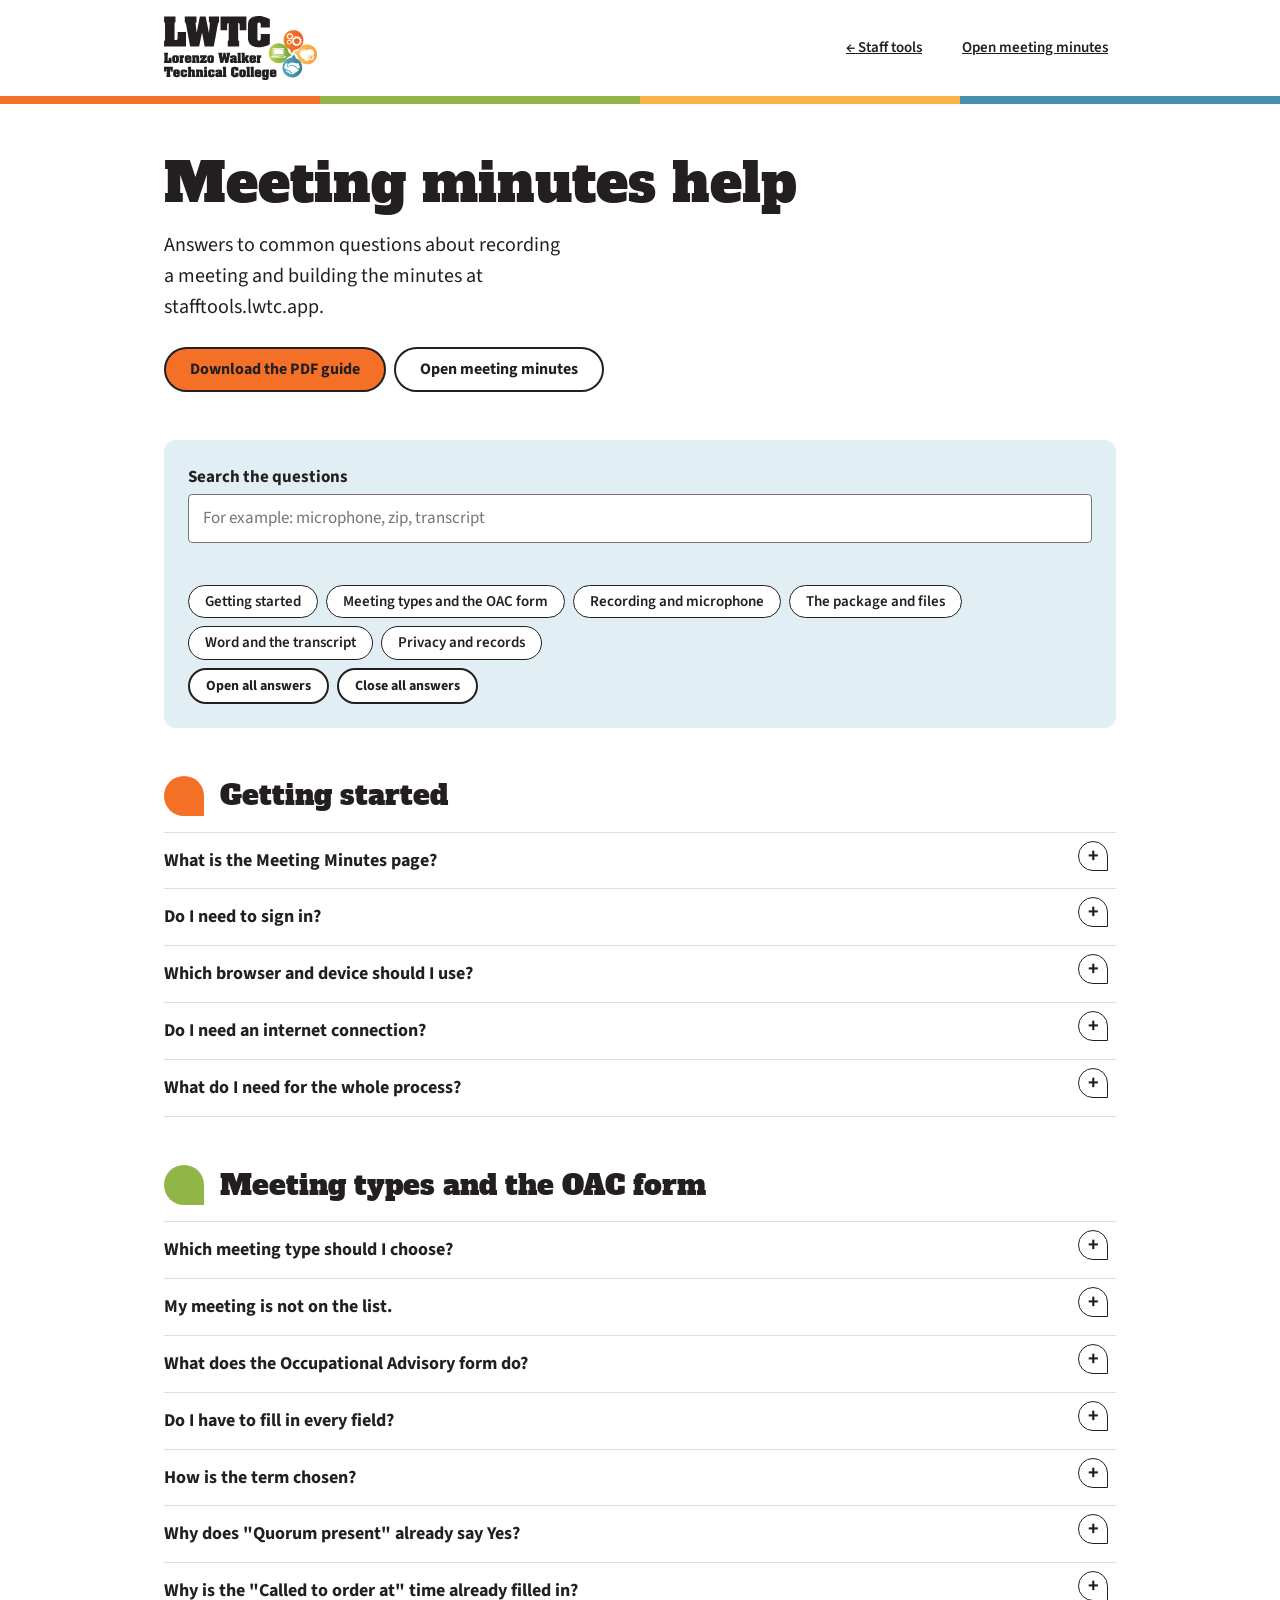
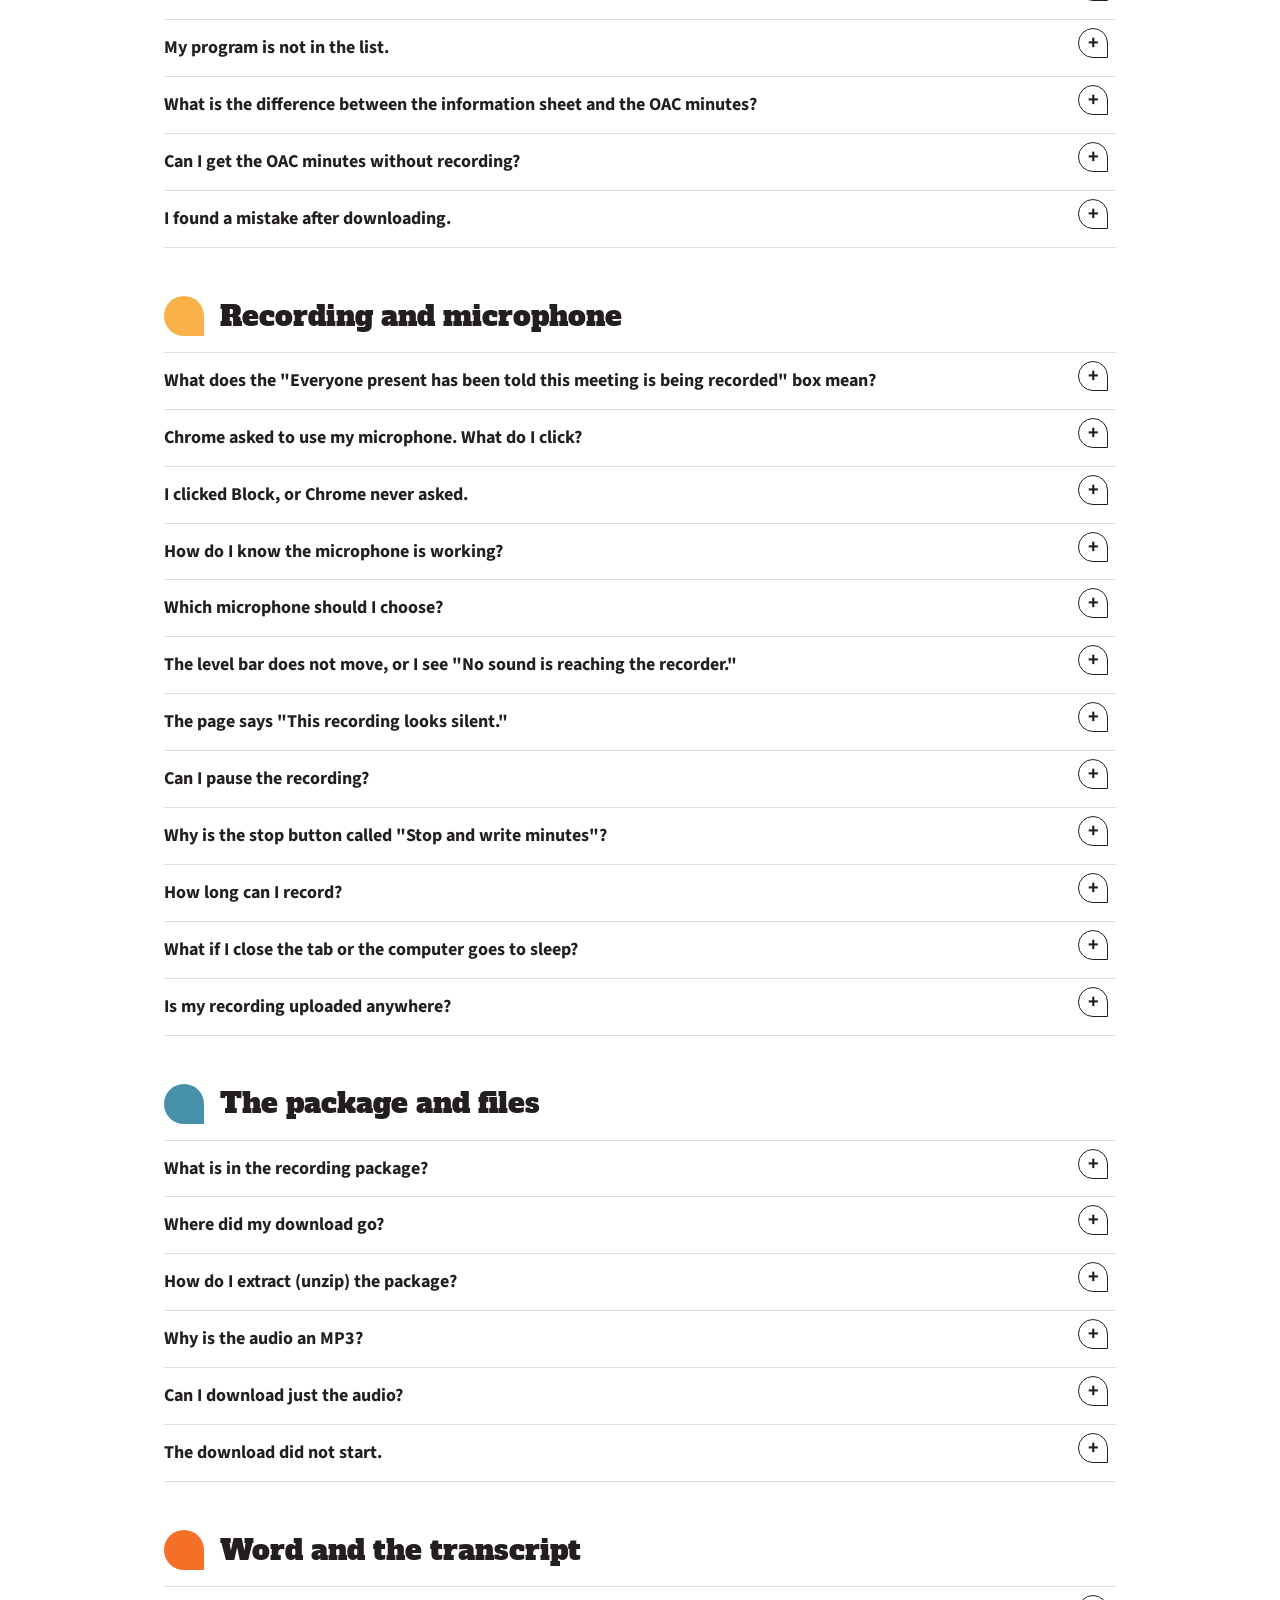
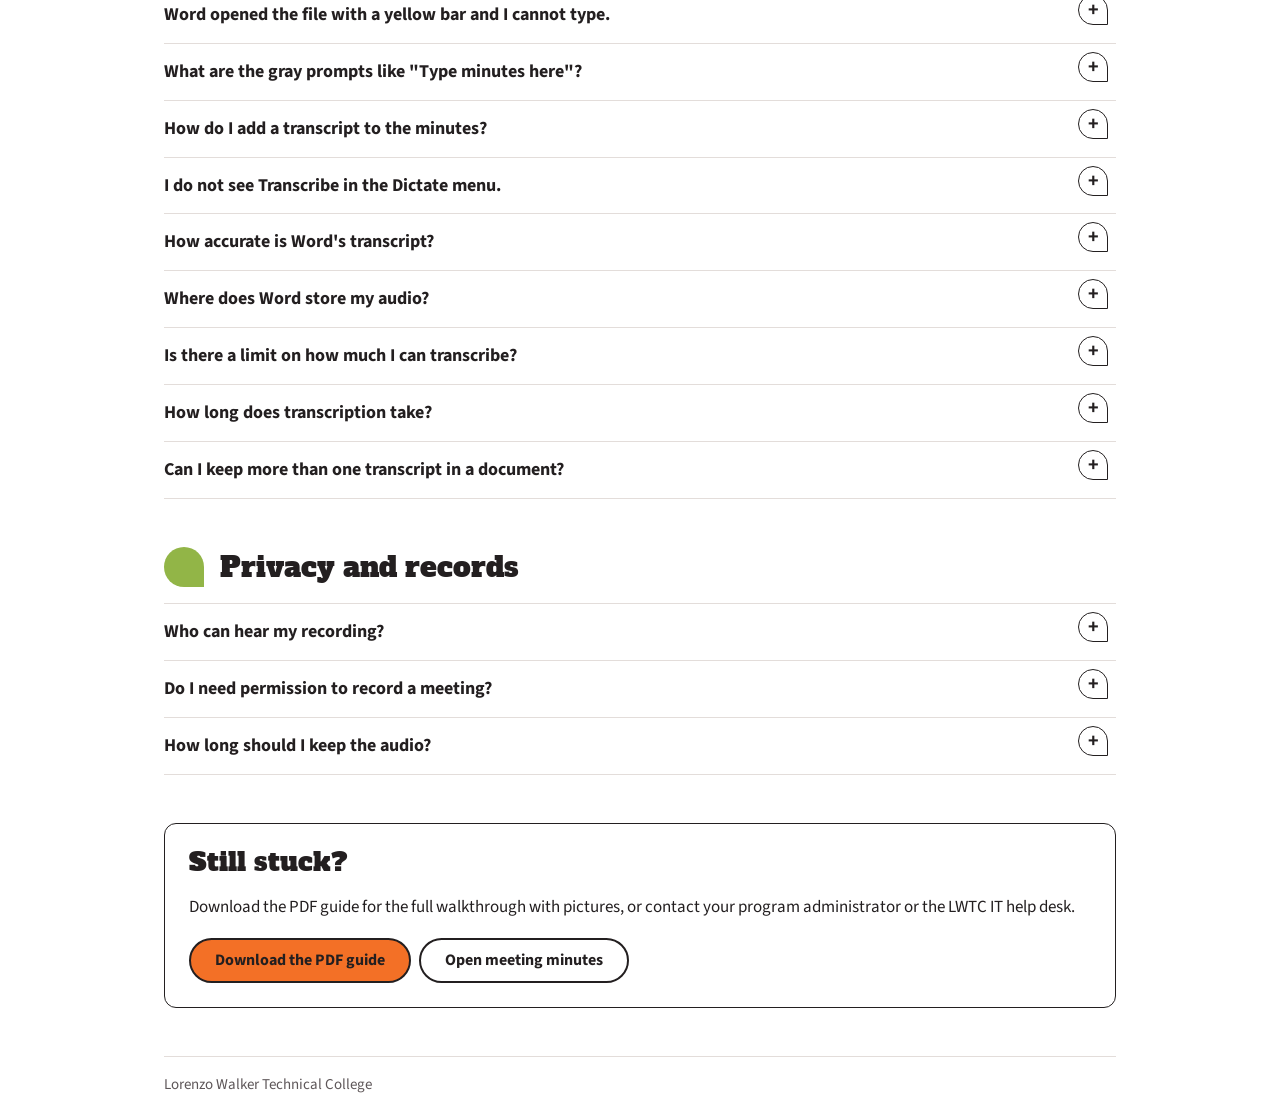
==== help/index.html @ 11615cff "Add files via upload" ====
<!DOCTYPE html>
<html lang="en">
<head>
<meta charset="UTF-8">
<meta name="viewport" content="width=device-width, initial-scale=1">
<title>LWTC | Meeting minutes help and FAQ</title>
<link rel="icon" type="image/svg+xml" href="../assets/logos/svg/lwtc-icon-cluster.svg">
<link rel="preconnect" href="https://fonts.googleapis.com">
<link rel="preconnect" href="https://fonts.gstatic.com" crossorigin>
<link href="https://fonts.googleapis.com/css2?family=Alfa+Slab+One&family=Source+Sans+3:wght@400;600;700&display=swap" rel="stylesheet">
<style>
@font-face { font-family: "LWTC Display"; src: local("NeueAachenPro-Bold"), local("ITC Neue Aachen Pro Bold"), local("Neue Aachen Pro Bold"); font-weight: 700; }
:root {
  --ink: #231F20; --white: #FFFFFF;
  --orange: #F37026; --orange-deep: #F05A2B; --green: #92B547; --gold: #FBB14A; --blue: #4691A9; --blue-deep: #3A7B96;
  --orange-tint: #FDEADD; --green-tint: #EEF4DB; --gold-tint: #FEF0D9; --blue-tint: #E1EEF3;
  --muted: #5E5759; --line: #E3DDDA; --field: #7A7274;
  --s1: 4px; --s2: 8px; --s3: 16px; --s4: 24px; --s5: 48px; --r1: 4px; --r2: 12px; --r3: 48px;
  --font-display: "LWTC Display", "Alfa Slab One", "Clarendon Black", Rockwell, "Roboto Slab", Georgia, serif;
  --font-text: "Source Sans 3", system-ui, -apple-system, "Segoe UI", sans-serif;
}
* { box-sizing: border-box; }
[hidden] { display: none !important; }
body { margin: 0; background: var(--white); color: var(--ink); font-family: var(--font-text); font-size: 17px; line-height: 1.55; }
h1, h2, h3 { font-family: var(--font-display); font-weight: 400; font-synthesis: none; line-height: 1.15; margin: 0; }
a { color: inherit; }
:focus-visible { outline: 3px solid var(--blue-deep); outline-offset: 3px; }

.bar { display: flex; align-items: center; justify-content: space-between; gap: var(--s4); max-width: 1000px; margin: 0 auto; padding: var(--s3) var(--s4); }
.bar img { height: 64px; width: auto; display: block; }
.bar nav { display: flex; gap: var(--s4); flex-wrap: wrap; font-weight: 600; font-size: 15px; }
.bar nav a { padding: var(--s1) var(--s2); border-radius: var(--r1); }
.bar nav a:hover { background: var(--gold-tint); }
.hue-band { height: 8px; background: linear-gradient(90deg, var(--orange) 0 25%, var(--green) 25% 50%, var(--gold) 50% 75%, var(--blue) 75% 100%); }
main { max-width: 1000px; margin: 0 auto; padding: var(--s5) var(--s4); }

.hero h1 { font-size: clamp(34px, 6vw, 54px); margin-bottom: var(--s3); }
.lede { font-size: 20px; max-width: 40ch; margin: 0 0 var(--s4); }
.btn { display: inline-flex; align-items: center; justify-content: center; min-height: 44px; padding: 8px 24px; border: 2px solid var(--ink); border-radius: var(--r3); background: var(--white); color: var(--ink); font-weight: 700; text-decoration: none; cursor: pointer; font-size: 16px; font-family: inherit; }
.btn:hover { background: var(--gold-tint); }
.btn-primary { background: var(--orange); }
.btn-primary:hover { background: var(--orange-deep); }
.btn-row { display: flex; flex-wrap: wrap; gap: var(--s2); }

.tools { margin: var(--s5) 0 var(--s4); padding: var(--s4); background: var(--blue-tint); border-radius: var(--r2); }
.search label { display: block; font-weight: 700; margin-bottom: var(--s1); }
.search input { width: 100%; min-height: 48px; padding: 10px 14px; font: inherit; border: 1.5px solid var(--field); border-radius: var(--r1); background: var(--white); }
.search .count { margin: var(--s1) 0 0; font-size: 15px; color: var(--muted); min-height: 1.5em; }
.jump { display: flex; flex-wrap: wrap; gap: var(--s2); margin: var(--s3) 0 var(--s2); padding: 0; list-style: none; }
.jump a { display: inline-block; padding: 4px 16px; border: 1.5px solid var(--ink); border-radius: var(--r3); background: var(--white); font-weight: 600; font-size: 15px; text-decoration: none; }
.jump a:hover { background: var(--gold-tint); }
.expand { display: flex; gap: var(--s2); flex-wrap: wrap; margin-top: var(--s2); }
.expand button { min-height: 36px; padding: 4px 16px; font-size: 14px; }

.group { margin-top: var(--s5); scroll-margin-top: var(--s4); }
.group-head { display: flex; align-items: center; gap: var(--s3); margin-bottom: var(--s3); }
.bubble { flex: none; width: 40px; height: 40px; background: var(--c); border-radius: 50% 50% 0 50%; }
.group h2 { font-size: 28px; }
details.qa { border-top: 1px solid var(--line); scroll-margin-top: var(--s4); }
details.qa:last-of-type { border-bottom: 1px solid var(--line); }
details.qa summary { cursor: pointer; list-style: none; padding: 14px 40px 14px 0; font-weight: 700; font-size: 18px; position: relative; }
details.qa summary::-webkit-details-marker { display: none; }
details.qa summary::after { content: "+"; position: absolute; right: 8px; top: 8px; width: 28px; height: 28px; display: grid; place-items: center; border: 1.5px solid var(--ink); border-radius: 50% 50% 0 50%; font-size: 20px; line-height: 1; background: var(--white); }
details.qa[open] summary::after { content: "\2212"; background: var(--gold); }
details.qa summary:hover { background: var(--gold-tint); }
.answer { padding: 0 0 var(--s3); max-width: 72ch; }
.answer p { margin: 0 0 var(--s2); }
.answer ul, .answer ol { margin: 0 0 var(--s2); padding-left: 1.4em; }
.answer li { margin-bottom: 4px; }
.answer figure { margin: var(--s3) 0; max-width: 460px; }
.answer figure img { display: block; width: 100%; height: auto; border: 1px solid var(--line); border-radius: var(--r1); }
.answer figcaption { font-size: 14px; color: var(--muted); margin-top: 4px; }
.kbd { font-weight: 600; font-size: 15px; background: #F1EDEA; border: 1px solid #D9D2CE; border-radius: 4px; padding: 0 5px; white-space: nowrap; }
.note { background: var(--gold-tint); border-radius: var(--r2); padding: var(--s2) var(--s3); margin: var(--s2) 0; }
.none { margin-top: var(--s4); padding: var(--s4); background: var(--orange-tint); border-radius: var(--r2); }

.still { margin-top: var(--s5); padding: var(--s4); border: 1.5px solid var(--ink); border-radius: var(--r2); }
.still h2 { font-size: 26px; margin-bottom: var(--s2); }
footer { max-width: 1000px; margin: 0 auto; padding: 0 var(--s4) var(--s4); color: var(--muted); font-size: 15px; }
footer div { border-top: 1px solid var(--line); padding-top: var(--s3); }
@media (max-width: 640px) { main { padding: var(--s4) var(--s3); } .bar { padding: var(--s3); } .bar img { height: 52px; } .tools { padding: var(--s3); } }
@media print { .tools, .bar nav, .expand { display: none !important; } details.qa .answer { display: block !important; } }
</style>
</head>
<body>

<header>
  <div class="bar">
    <a href="../index.html"><img src="../assets/logos/svg/lwtc-logo.svg" alt="Lorenzo Walker Technical College" onerror="this.onerror=null;this.src='../assets/logos/png/lwtc-logo.png'"></a>
    <nav aria-label="Site"><a href="../index.html">&larr; Staff tools</a><a href="../meeting/index.html">Open meeting minutes</a></nav>
  </div>
  <div class="hue-band" aria-hidden="true"></div>
</header>

<main>
  <section class="hero" aria-labelledby="title">
    <h1 id="title">Meeting minutes help</h1>
    <p class="lede">Answers to common questions about recording a meeting and building the minutes at stafftools.lwtc.app.</p>
    <div class="btn-row">
      <a class="btn btn-primary" href="LWTC-Meeting-Minutes-Staff-Guide.pdf" download>Download the PDF guide</a>
      <a class="btn" href="../meeting/index.html">Open meeting minutes</a>
    </div>
  </section>

  <section class="tools" aria-label="Find an answer">
    <div class="search">
      <label for="q">Search the questions</label>
      <input id="q" type="search" placeholder="For example: microphone, zip, transcript" autocomplete="off">
      <p class="count" id="count" role="status" aria-live="polite"></p>
    </div>
    <ul class="jump" aria-label="Jump to a topic">
      <li><a href="#start">Getting started</a></li>
      <li><a href="#types">Meeting types and the OAC form</a></li>
      <li><a href="#record">Recording and microphone</a></li>
      <li><a href="#files">The package and files</a></li>
      <li><a href="#word">Word and the transcript</a></li>
      <li><a href="#privacy">Privacy and records</a></li>
    </ul>
    <div class="expand">
      <button class="btn" type="button" id="openAll">Open all answers</button>
      <button class="btn" type="button" id="closeAll">Close all answers</button>
    </div>
  </section>

  <p id="noMatch" class="none" hidden>No questions match that search. Try a shorter word, or download the PDF guide for the full walkthrough.</p>

  <!-- ================= GETTING STARTED ================= -->
  <section class="group" id="start" aria-labelledby="h-start">
    <div class="group-head"><span class="bubble" style="--c:var(--orange)" aria-hidden="true"></span><h2 id="h-start">Getting started</h2></div>

    <details class="qa" id="q-what"><summary>What is the Meeting Minutes page?</summary><div class="answer">
      <p>It is a tool at <b>stafftools.lwtc.app</b> that records a meeting through your web browser. When you finish, you download one .zip file with the audio and a meeting information sheet on LWTC letterhead. For an Occupational Advisory meeting, the package also holds the official OAC minutes, filled in from the details you entered.</p>
    </div></details>

    <details class="qa" id="q-signin"><summary>Do I need to sign in?</summary><div class="answer">
      <p>No. A staff sign-in page is coming. Until then, the site is open to anyone who has the link, so share it only with colleagues.</p>
      <p>The page also shows an optional <b>AI engine</b> sign-in that can draft minutes from a recording. You do not need it, and it may not be connected yet. Recording and downloading work without it.</p>
    </div></details>

    <details class="qa" id="q-browser"><summary>Which browser and device should I use?</summary><div class="answer">
      <p>Use <b>Google Chrome</b> on a laptop or desktop computer. Microsoft Edge uses the same technology and should work the same way. The page has not been tested in other browsers, and a phone or tablet is not recommended.</p>
    </div></details>

    <details class="qa" id="q-internet"><summary>Do I need an internet connection?</summary><div class="answer">
      <p>Yes, to open the page and to download the package, because the page loads a few tools from the internet. The recording itself is made inside your browser on your computer.</p>
    </div></details>

    <details class="qa" id="q-need"><summary>What do I need for the whole process?</summary><div class="answer">
      <ul>
        <li>A computer with Chrome and a microphone (built in, a headset, or a room microphone).</li>
        <li>About 10 minutes before the meeting to fill in the details and test the microphone.</li>
        <li>Microsoft Word with your LWTC Microsoft 365 account, to open the minutes and to add a transcript.</li>
      </ul>
    </div></details>
  </section>

  <!-- ================= MEETING TYPES ================= -->
  <section class="group" id="types" aria-labelledby="h-types">
    <div class="group-head"><span class="bubble" style="--c:var(--green)" aria-hidden="true"></span><h2 id="h-types">Meeting types and the OAC form</h2></div>

    <details class="qa" id="q-which-type"><summary>Which meeting type should I choose?</summary><div class="answer">
      <p>Pick the closest match from the <b>Meeting type</b> menu: Advisory Board Meeting, Faculty Senate, Department Review, Curriculum Committee, Occupational Advisory Meeting, Accreditation Planning, Professional Development, or Other. Every type gives you the audio and a meeting information sheet. Only <b>Occupational Advisory Meeting</b> also fills in the OAC minutes template.</p>
      <figure><img src="img/s2_details.png" alt="The Meeting details form with the Meeting type menu, date, start time, location, and Prepared by." loading="lazy"><figcaption>The Meeting details form, in the left column of the page.</figcaption></figure>
    </div></details>

    <details class="qa" id="q-other"><summary>My meeting is not on the list.</summary><div class="answer">
      <p>Choose <b>Other</b>. A box called <b>Describe the meeting</b> appears. Type a short name, such as "Welding program industry roundtable". The name is used in the Word documents and in the file names.</p>
    </div></details>

    <details class="qa" id="q-oac"><summary>What does the Occupational Advisory form do?</summary><div class="answer">
      <p>When you choose <b>Occupational Advisory Meeting</b>, an orange box opens with the same questions as the OAC Meeting Minutes template. Choose the <b>Program</b>, check the <b>Term</b>, then open each section by clicking its name and fill in what you know. The page places your answers into the official template, including the program name everywhere the template says "Program."</p>
      <figure><img src="img/s4_oac_block.png" alt="The Occupational Advisory Committee details box with Program, Term, and six collapsed sections." loading="lazy"><figcaption>The OAC box: choose the program, check the term, then open a section.</figcaption></figure>
    </div></details>

    <details class="qa" id="q-fill-all"><summary>Do I have to fill in every field?</summary><div class="answer">
      <p>No. Fill in what you know, during the meeting or afterward. Anything you leave blank stays in the Word document as a gray prompt, such as "Type minutes here" or "Choose an item," so you can complete it there. The page never guesses.</p>
    </div></details>

    <details class="qa" id="q-term"><summary>How is the term chosen?</summary><div class="answer">
      <p>It is set from the meeting date: <b>Spring</b> runs January to May, <b>Summer</b> runs June 1 to August 15, and <b>Fall</b> runs August 16 to December. You can change the Term box if it is wrong. The term also fills in the document title, the previous and next terms, and the academic year in the Program Status heading.</p>
    </div></details>

    <details class="qa" id="q-quorum"><summary>Why does "Quorum present" already say Yes?</summary><div class="answer">
      <p>It switches to Yes when you list three or more members present, since a quorum needs at least three members and one can be virtual. You can change it to No or clear it at any time.</p>
    </div></details>

    <details class="qa" id="q-calltime"><summary>Why is the "Called to order at" time already filled in?</summary><div class="answer">
      <p>It starts as your meeting start time. Change it to the time you actually called the meeting to order. The next-meeting box starts as the next term with "date TBD," and "Minutes submitted by" starts as the name in <b>Prepared by</b>.</p>
    </div></details>

    <details class="qa" id="q-program-missing"><summary>My program is not in the list.</summary><div class="answer">
      <p>Tell your administrator. The program list is kept in the page, and a program can be added.</p>
    </div></details>

    <details class="qa" id="q-two-docs"><summary>What is the difference between the information sheet and the OAC minutes?</summary><div class="answer">
      <p>The <b>meeting information sheet</b> records the audio file, date, location, and who prepared it, on LWTC letterhead. The <b>OAC minutes</b> are the official template, with the LWTC header and agenda table, filled in with your program, term, names, and notes.</p>
    </div></details>

    <details class="qa" id="q-no-recording"><summary>Can I get the OAC minutes without recording?</summary><div class="answer">
      <p>Yes. Once a program is chosen, click <b>Download OAC minutes (.docx)</b> in the Export section at any time, even before the meeting.</p>
    </div></details>

    <details class="qa" id="q-change-after"><summary>I found a mistake after downloading.</summary><div class="answer">
      <p>Fix it in the form and download again, or correct the text in Word. The documents use the form as it was at the moment you clicked download.</p>
    </div></details>
  </section>

  <!-- ================= RECORDING ================= -->
  <section class="group" id="record" aria-labelledby="h-record">
    <div class="group-head"><span class="bubble" style="--c:var(--gold)" aria-hidden="true"></span><h2 id="h-record">Recording and microphone</h2></div>

    <details class="qa" id="q-consent"><summary>What does the "Everyone present has been told this meeting is being recorded" box mean?</summary><div class="answer">
      <p>Tell everyone present that the meeting is being recorded, then check the box. The page will not start recording until it is checked. Follow LWTC policy on recording meetings, and ask your administrator if you are unsure what applies to your meeting.</p>
    </div></details>

    <details class="qa" id="q-allow"><summary>Chrome asked to use my microphone. What do I click?</summary><div class="answer">
      <p>Click <b>Allow</b>. If you see "Allow while visiting the site," choose that. The box appears the first time you check the microphone or start recording.</p>
    </div></details>

    <details class="qa" id="q-blocked"><summary>I clicked Block, or Chrome never asked.</summary><div class="answer">
      <ol>
        <li>Click the icon at the left end of Chrome's address bar (a lock or a settings-sliders icon) and open <b>Site settings</b>.</li>
        <li>Set <b>Microphone</b> to <b>Allow</b>, then reload the page.</li>
      </ol>
      <p>You can also go to Chrome Settings &rarr; Privacy and security &rarr; Site settings &rarr; Microphone.</p>
      <p>If Chrome is allowed but there is still no sound, your computer may be blocking it. On Windows, open Settings &rarr; Privacy &amp; security &rarr; Microphone and turn on microphone access and "Let desktop apps access your microphone." On a Mac, open System Settings &rarr; Privacy &amp; Security &rarr; Microphone and turn on Google Chrome.</p>
    </div></details>

    <details class="qa" id="q-working"><summary>How do I know the microphone is working?</summary><div class="answer">
      <p>Click <b>Check microphone</b> and say "testing, one, two, three." A <b>green</b> box that says "The microphone is working" means you are ready. An <b>orange</b> box means no sound was heard and lists what to check. While recording, the green level bar moves when sound is picked up.</p>
      <figure><img src="img/s5_record_ready.png" alt="The Record section showing the consent box, microphone menu, a green successful check, and the Start recording button." loading="lazy"><figcaption>A successful microphone check. Your device name will differ.</figcaption></figure>
    </div></details>

    <details class="qa" id="q-which-mic"><summary>Which microphone should I choose?</summary><div class="answer">
      <p>"Default microphone" is usually right for a laptop or headset. In a conference room, choose the room microphone by name from the <b>Microphone</b> menu. Names appear once Chrome is allowed to use the microphone. Run <b>Check microphone</b> after choosing.</p>
    </div></details>

    <details class="qa" id="q-flat"><summary>The level bar does not move, or I see "No sound is reaching the recorder."</summary><div class="answer">
      <ul>
        <li>Click <b>Check microphone</b>. It also tries your other microphones and picks one that works.</li>
        <li>Choose a different microphone in the Microphone menu.</li>
        <li>Check your computer's microphone privacy settings (see the question about clicking Block).</li>
        <li>Close apps such as Teams or Zoom that may be using the microphone, and check for a mute switch on the device.</li>
      </ul>
    </div></details>

    <details class="qa" id="q-silent"><summary>The page says "This recording looks silent."</summary><div class="answer">
      <p>No sound reached the microphone. Click <b>Check microphone</b> in the warning, fix the problem, and record again. A silent recording cannot be recovered.</p>
    </div></details>

    <details class="qa" id="q-pause"><summary>Can I pause the recording?</summary><div class="answer">
      <p>Yes. Click <b>Pause</b> for a break and <b>Resume</b> to continue. Time while paused is not recorded.</p>
    </div></details>

    <details class="qa" id="q-stop-label"><summary>Why is the stop button called "Stop and write minutes"?</summary><div class="answer">
      <p>It always stops and saves the recording. It only writes minutes if the optional AI engine is connected. Without the AI engine it simply saves the recording, which is what you want.</p>
      <figure><img src="img/s7_saved.png" alt="The Recording saved panel with an audio player and download buttons." loading="lazy"><figcaption>After you stop, the Recording saved panel appears. Press play to check the sound.</figcaption></figure>
    </div></details>

    <details class="qa" id="q-length"><summary>How long can I record?</summary><div class="answer">
      <p>An hour of audio is about 14 MB. The page is meant for normal meetings. For a very long session of several hours, stop and download partway, then start a new recording. Keep the computer plugged in and awake the whole time.</p>
    </div></details>

    <details class="qa" id="q-close"><summary>What if I close the tab or the computer goes to sleep?</summary><div class="answer">
      <p>The recording is lost. It exists only in your browser until you download it. Keep the tab open and the computer awake until you have downloaded the package. The page warns you if you try to leave before downloading.</p>
    </div></details>

    <details class="qa" id="q-upload"><summary>Is my recording uploaded anywhere?</summary><div class="answer">
      <p>No. It stays in your browser until you download it, and nothing is sent to an LWTC server. If you use the optional AI engine, the audio is sent to that service to write minutes. When you later use Word's Transcribe, Word uploads the audio to your OneDrive (see the Word questions below).</p>
    </div></details>
  </section>

  <!-- ================= FILES ================= -->
  <section class="group" id="files" aria-labelledby="h-files">
    <div class="group-head"><span class="bubble" style="--c:var(--blue)" aria-hidden="true"></span><h2 id="h-files">The package and files</h2></div>

    <details class="qa" id="q-package"><summary>What is in the recording package?</summary><div class="answer">
      <ul>
        <li><b>..._recording.mp3</b>: the audio of the meeting.</li>
        <li><b>..._meeting-info.docx</b>: the meeting information sheet on LWTC letterhead.</li>
        <li><b>..._OAC-minutes.docx</b>: the filled-in OAC minutes (Occupational Advisory meetings only).</li>
      </ul>
      <p>The package is named from the meeting, for example <b>LWTC_OAC_welding-technology_2026-10-28_recording-package.zip</b>.</p>
      <figure><img src="img/s8_export.png" alt="The Export section with the three download buttons." loading="lazy"><figcaption>The Export section. Use the first button for the full package.</figcaption></figure>
    </div></details>

    <details class="qa" id="q-where"><summary>Where did my download go?</summary><div class="answer">
      <p>Chrome normally saves it in your <b>Downloads</b> folder. Click the download icon in Chrome's toolbar to see it, and choose <b>Show in folder</b> to find it.</p>
    </div></details>

    <details class="qa" id="q-unzip"><summary>How do I extract (unzip) the package?</summary><div class="answer">
      <p><b>Windows:</b> open File Explorer and go to Downloads, right-click the .zip file, choose <b>Extract All</b>, then click <b>Extract</b>.</p>
      <p><b>Mac:</b> open Finder, go to Downloads, and double-click the .zip file.</p>
      <p>Extract it before using the files. A file opened from inside the .zip can fail, and Word's audio upload needs the real MP3 file.</p>
    </div></details>

    <details class="qa" id="q-mp3"><summary>Why is the audio an MP3?</summary><div class="answer">
      <p>MP3 is small (about 14 MB for an hour) and opens in Word, Teams, and other Microsoft apps. Word's Transcribe accepts MP3, WAV, M4A, and MP4 files.</p>
    </div></details>

    <details class="qa" id="q-audio-only"><summary>Can I download just the audio?</summary><div class="answer">
      <p>Yes. Click <b>Download audio only (MP3)</b>. For an Occupational Advisory meeting, <b>Download OAC minutes (.docx)</b> gives you just the minutes document.</p>
    </div></details>

    <details class="qa" id="q-no-download"><summary>The download did not start.</summary><div class="answer">
      <p>Click the download icon in Chrome's toolbar to see whether the file is there. Check that Chrome did not block multiple downloads, then click the button again.</p>
    </div></details>
  </section>

  <!-- ================= WORD ================= -->
  <section class="group" id="word" aria-labelledby="h-word">
    <div class="group-head"><span class="bubble" style="--c:var(--orange)" aria-hidden="true"></span><h2 id="h-word">Word and the transcript</h2></div>

    <details class="qa" id="q-protected"><summary>Word opened the file with a yellow bar and I cannot type.</summary><div class="answer">
      <p>Word opens files that came from the internet in <b>Protected View</b>. Click <b>Enable Editing</b> in the yellow bar at the top. You cannot type until you do.</p>
    </div></details>

    <details class="qa" id="q-gray"><summary>What are the gray prompts like "Type minutes here"?</summary><div class="answer">
      <p>They mark anything you did not fill in on the page. Click one and type. For a "Choose an item" prompt, click it and pick from the menu. Date and time prompts open a small picker.</p>
    </div></details>

    <details class="qa" id="q-transcript"><summary>How do I add a transcript to the minutes?</summary><div class="answer">
      <ol>
        <li>Open the minutes document and click <b>Enable Editing</b>.</li>
        <li>Go to the end of the document (<span class="kbd">Ctrl</span> + <span class="kbd">End</span>) and add a heading such as "Meeting Transcript."</li>
        <li>On the <b>Home</b> tab, click the arrow on <b>Dictate</b> and choose <b>Transcribe</b>.</li>
        <li>Click <b>Upload audio</b> and choose the <b>..._recording.mp3</b> file from your extracted folder.</li>
        <li>Wait for it to finish. Keep the Transcribe pane open.</li>
        <li>Click <b>Add all to document</b>, check where the text landed, and save.</li>
      </ol>
      <p>The PDF guide has the full steps, including how to rename speakers.</p>
    </div></details>

    <details class="qa" id="q-missing"><summary>I do not see Transcribe in the Dictate menu.</summary><div class="answer">
      <p>Microsoft documents Transcribe for Word for Microsoft 365 on Windows with a work or school account. Make sure you are signed in with your LWTC account. If it is still missing, or you are on a Mac, open the document in <b>Word for the web</b> (sign in at office.com and open the file from OneDrive) and look under Home &rarr; Dictate &rarr; Transcribe there. If it is still not available, ask LWTC IT whether it is turned on for our Microsoft 365.</p>
    </div></details>

    <details class="qa" id="q-accuracy"><summary>How accurate is Word's transcript?</summary><div class="answer">
      <p>It is machine-written, so proofread it. Check names, numbers, and technical terms against your notes. You can edit the text in the Transcribe pane before adding it, and rename the generic "Speaker 1" labels.</p>
    </div></details>

    <details class="qa" id="q-onedrive"><summary>Where does Word store my audio?</summary><div class="answer">
      <p>Word uploads the audio to your OneDrive, into a folder named <b>Transcribed Files</b>, and processes it in Microsoft's cloud. Delete the audio from that folder when you no longer need it, or when records policy says to.</p>
    </div></details>

    <details class="qa" id="q-limit"><summary>Is there a limit on how much I can transcribe?</summary><div class="answer">
      <p>Microsoft limits how much audio you can upload each month. At the time this page was written the figure was 300 minutes per month, so a one-hour meeting uses 60 of them. Ask LWTC IT if you expect to transcribe a lot.</p>
    </div></details>

    <details class="qa" id="q-time"><summary>How long does transcription take?</summary><div class="answer">
      <p>Up to about as long as the recording, depending on your internet speed. Keep the Transcribe pane open. You can switch to other work and come back.</p>
    </div></details>

    <details class="qa" id="q-one"><summary>Can I keep more than one transcript in a document?</summary><div class="answer">
      <p>Word keeps one transcript per document. Starting a new transcription replaces the one in the pane, but text you already added to the document stays.</p>
    </div></details>
  </section>

  <!-- ================= PRIVACY ================= -->
  <section class="group" id="privacy" aria-labelledby="h-privacy">
    <div class="group-head"><span class="bubble" style="--c:var(--green)" aria-hidden="true"></span><h2 id="h-privacy">Privacy and records</h2></div>

    <details class="qa" id="q-who"><summary>Who can hear my recording?</summary><div class="answer">
      <p>The page does not store or share it. Only people who can open the files you download, or the copy Word puts in your OneDrive, can hear it. Keep the files in your department's records folder, and share them only as policy allows.</p>
    </div></details>

    <details class="qa" id="q-permission"><summary>Do I need permission to record a meeting?</summary><div class="answer">
      <p>The page asks you to confirm that everyone present has been told the meeting is being recorded. Follow LWTC policy, and ask your administrator about any requirements for your type of meeting.</p>
    </div></details>

    <details class="qa" id="q-keep"><summary>How long should I keep the audio?</summary><div class="answer">
      <p>Follow your department's records requirements. If you used Word's Transcribe, remember there is also a copy in your OneDrive's Transcribed Files folder.</p>
    </div></details>
  </section>

  <section class="still" aria-labelledby="h-still">
    <h2 id="h-still">Still stuck?</h2>
    <p>Download the PDF guide for the full walkthrough with pictures, or contact your program administrator or the LWTC IT help desk.</p>
    <div class="btn-row">
      <a class="btn btn-primary" href="LWTC-Meeting-Minutes-Staff-Guide.pdf" download>Download the PDF guide</a>
      <a class="btn" href="../meeting/index.html">Open meeting minutes</a>
    </div>
  </section>
</main>

<footer><div>Lorenzo Walker Technical College</div></footer>

<script>
(() => {
  const qs = [...document.querySelectorAll('details.qa')];
  const groups = [...document.querySelectorAll('.group')];
  const input = document.getElementById('q'), count = document.getElementById('count'), none = document.getElementById('noMatch');
  const text = d => d.textContent.toLowerCase();
  function filter() {
    const term = input.value.trim().toLowerCase(), words = term.split(/\s+/).filter(Boolean);
    let shown = 0;
    qs.forEach(d => {
      const hit = !words.length || words.every(w => text(d).includes(w));
      d.hidden = !hit; if (hit) shown++;
      if (words.length) d.open = hit && shown <= 8;
    });
    groups.forEach(g => { g.hidden = !g.querySelector('details.qa:not([hidden])'); });
    none.hidden = shown > 0;
    count.textContent = words.length ? `${shown} of ${qs.length} questions match` : '';
  }
  input.addEventListener('input', filter);
  document.getElementById('openAll').addEventListener('click', () => qs.forEach(d => { if (!d.hidden) d.open = true; }));
  document.getElementById('closeAll').addEventListener('click', () => qs.forEach(d => { d.open = false; }));
  function openFromHash() {
    const t = location.hash && document.getElementById(location.hash.slice(1));
    if (t && t.matches('details.qa')) { t.open = true; t.scrollIntoView(); }
  }
  window.addEventListener('hashchange', openFromHash); openFromHash();
  window.addEventListener('beforeprint', () => qs.forEach(d => { d.open = true; }));
})();
</script>
</body>
</html>
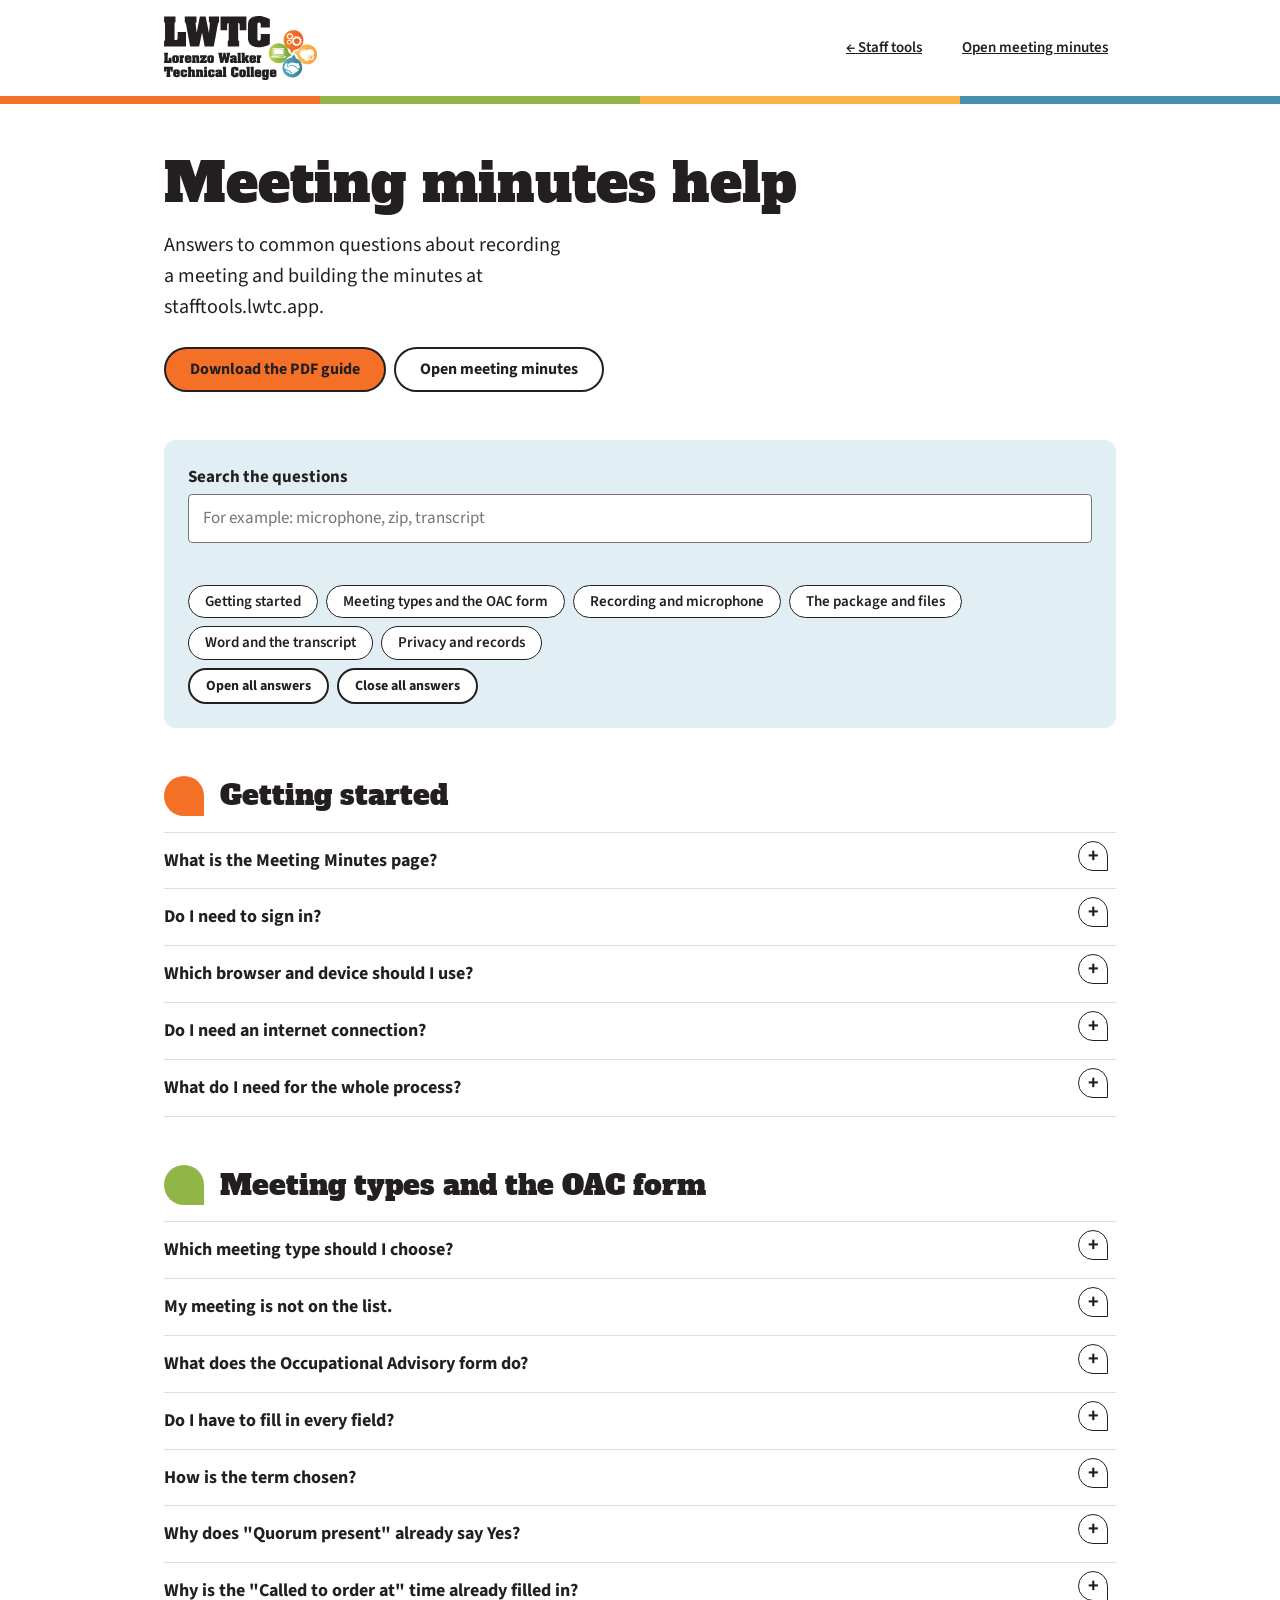
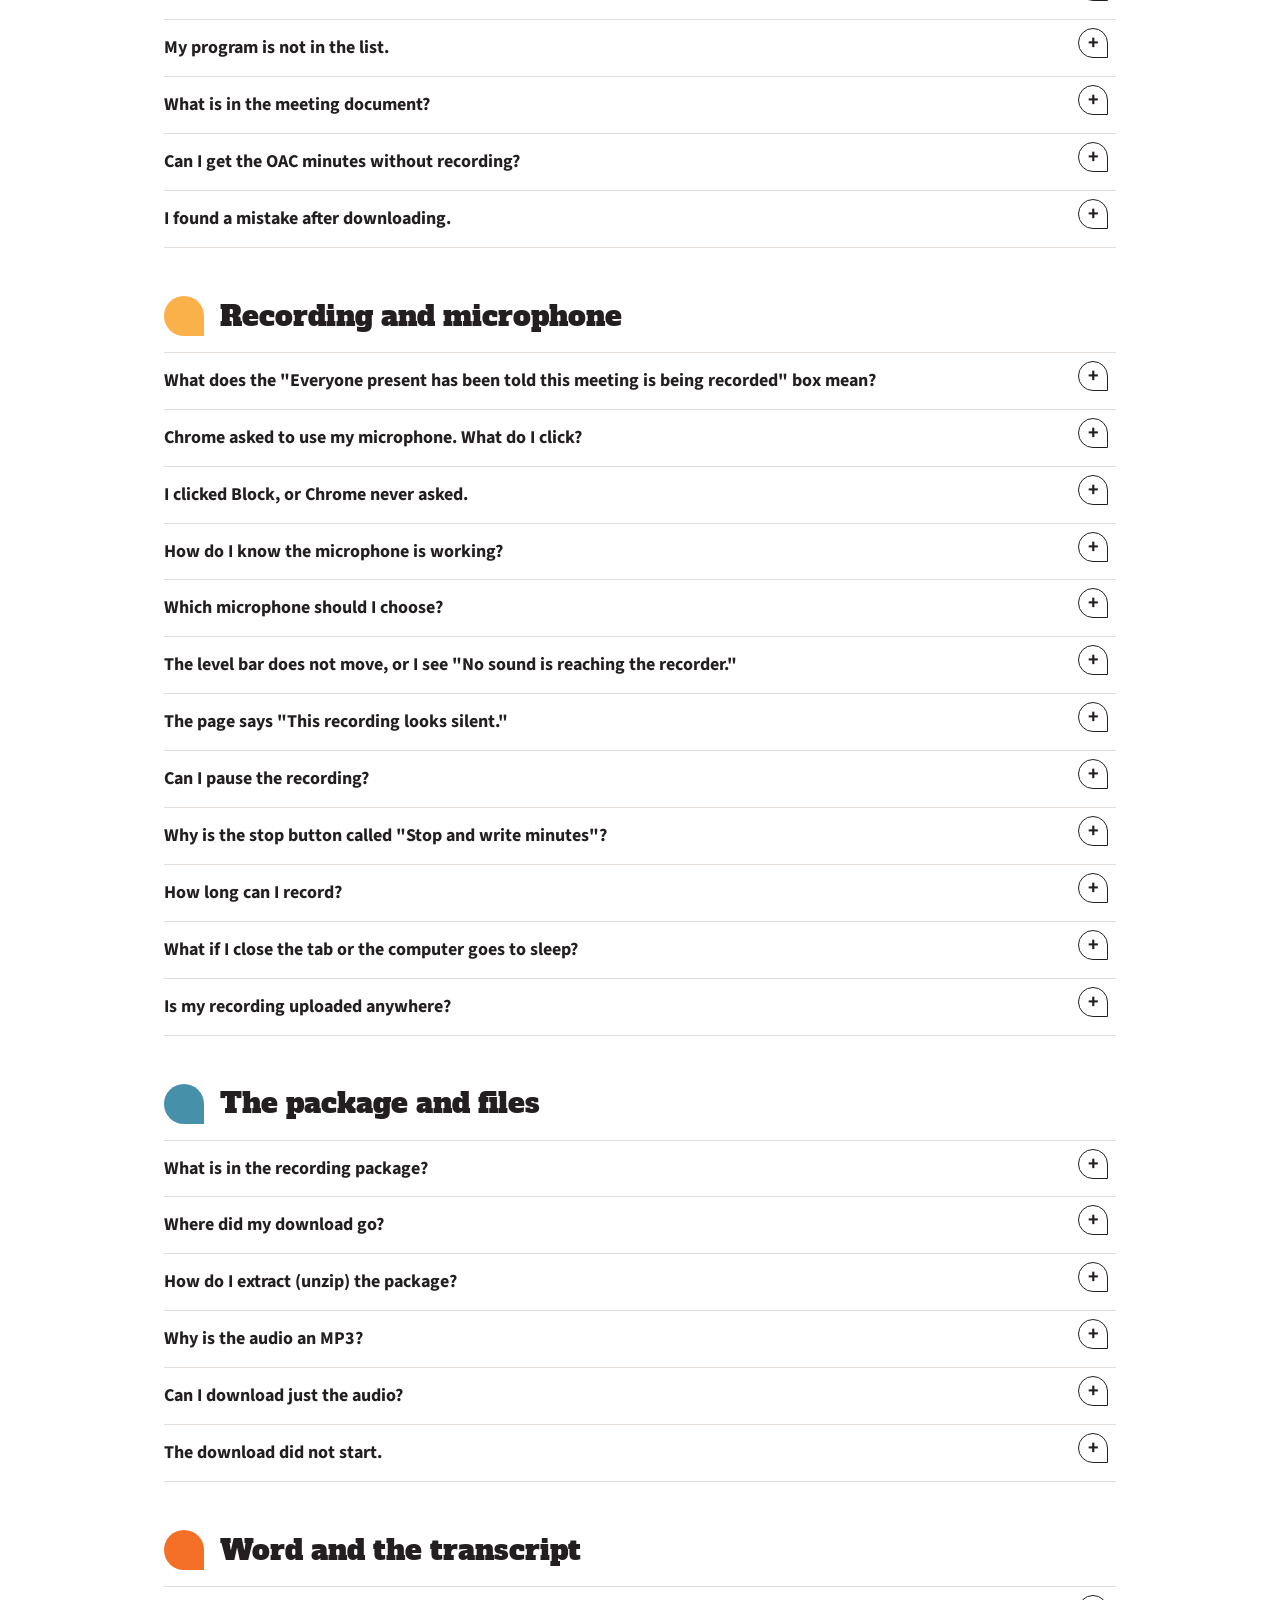
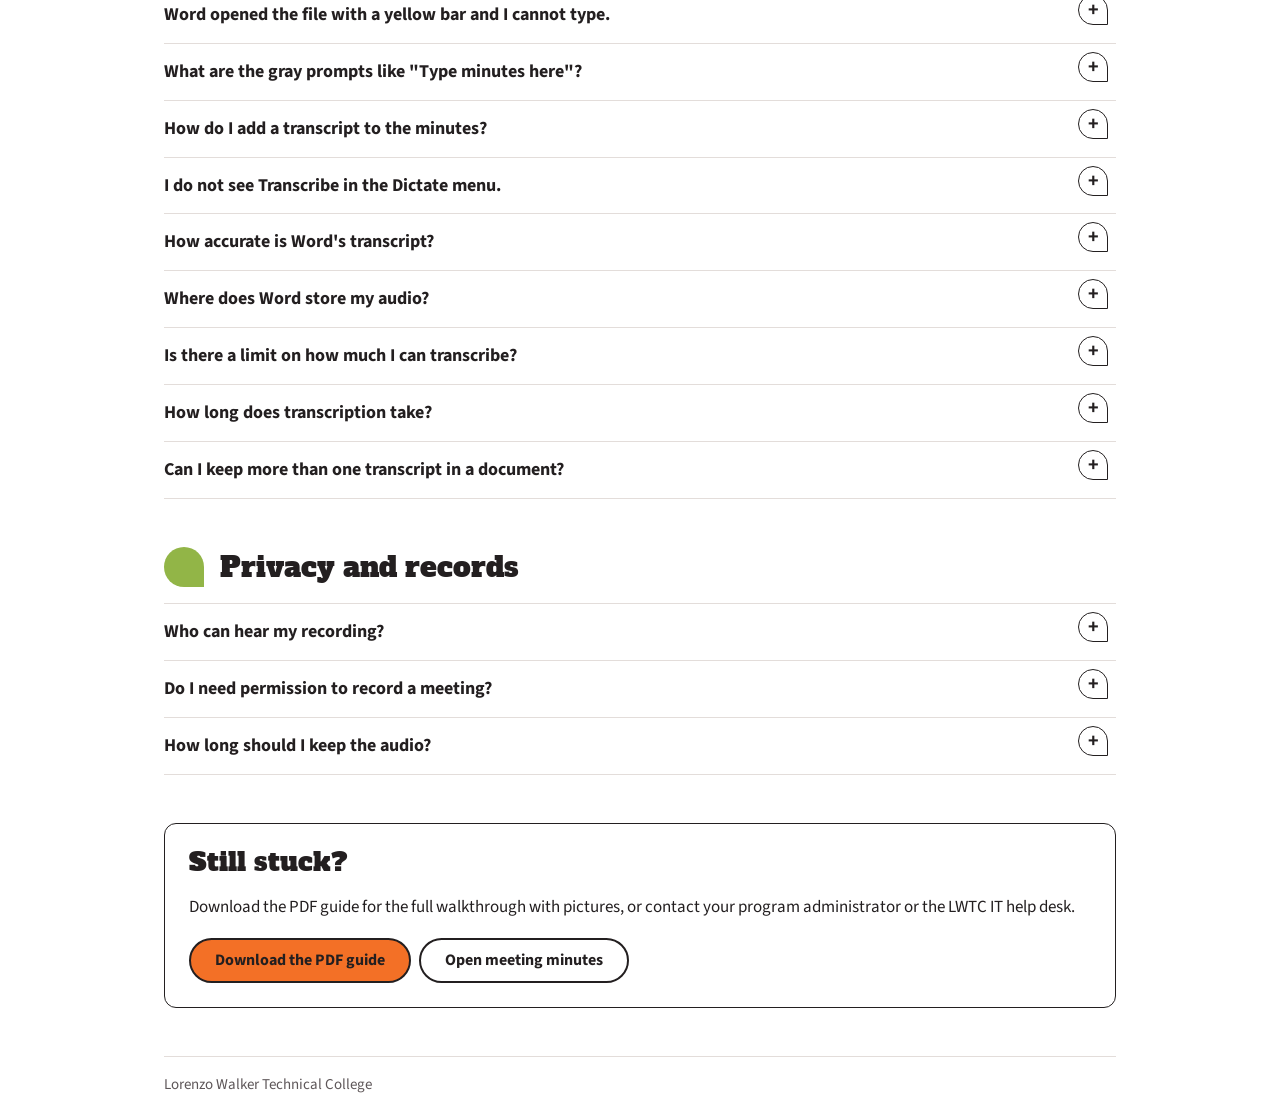
==== commit 88f7d24c: "Add files via upload" ====
--- a/help/index.html
+++ b/help/index.html
@@ -4,7 +4,7 @@
 <meta charset="UTF-8">
 <meta name="viewport" content="width=device-width, initial-scale=1">
 <title>LWTC | Meeting minutes help and FAQ</title>
-<link rel="icon" type="image/svg+xml" href="../assets/logos/svg/lwtc-icon-cluster.svg">
+<link rel="icon" type="image/svg+xml" href="/assets/logos/svg/lwtc-icon-cluster.svg">
 <link rel="preconnect" href="https://fonts.googleapis.com">
 <link rel="preconnect" href="https://fonts.gstatic.com" crossorigin>
 <link href="https://fonts.googleapis.com/css2?family=Alfa+Slab+One&family=Source+Sans+3:wght@400;600;700&display=swap" rel="stylesheet">
@@ -86,8 +86,8 @@
 
 <header>
   <div class="bar">
-    <a href="../index.html"><img src="../assets/logos/svg/lwtc-logo.svg" alt="Lorenzo Walker Technical College" onerror="this.onerror=null;this.src='../assets/logos/png/lwtc-logo.png'"></a>
-    <nav aria-label="Site"><a href="../index.html">&larr; Staff tools</a><a href="../meeting/index.html">Open meeting minutes</a></nav>
+    <a href="/index.html"><img src="/assets/logos/svg/lwtc-logo.svg" alt="Lorenzo Walker Technical College" onerror="this.onerror=null;this.src='../assets/logos/png/lwtc-logo.png'"></a>
+    <nav aria-label="Site"><a href="/index.html">&larr; Staff tools</a><a href="/meeting/index.html">Open meeting minutes</a></nav>
   </div>
   <div class="hue-band" aria-hidden="true"></div>
 </header>
@@ -129,7 +129,7 @@
     <div class="group-head"><span class="bubble" style="--c:var(--orange)" aria-hidden="true"></span><h2 id="h-start">Getting started</h2></div>
 
     <details class="qa" id="q-what"><summary>What is the Meeting Minutes page?</summary><div class="answer">
-      <p>It is a tool at <b>stafftools.lwtc.app</b> that records a meeting through your web browser. When you finish, you download one .zip file with the audio and a meeting information sheet on LWTC letterhead. For an Occupational Advisory meeting, the package also holds the official OAC minutes, filled in from the details you entered.</p>
+      <p>It is a tool at <b>stafftools.lwtc.app</b> that records a meeting through your web browser. When you finish, you download one .zip file with the audio and a meeting information sheet on LWTC letterhead. For an Occupational Advisory meeting, the Word document also includes the OAC minutes, filled in from the details you entered, starting on page 2.</p>
     </div></details>
 
     <details class="qa" id="q-signin"><summary>Do I need to sign in?</summary><div class="answer">
@@ -159,7 +159,7 @@
     <div class="group-head"><span class="bubble" style="--c:var(--green)" aria-hidden="true"></span><h2 id="h-types">Meeting types and the OAC form</h2></div>
 
     <details class="qa" id="q-which-type"><summary>Which meeting type should I choose?</summary><div class="answer">
-      <p>Pick the closest match from the <b>Meeting type</b> menu: Advisory Board Meeting, Faculty Senate, Department Review, Curriculum Committee, Occupational Advisory Meeting, Accreditation Planning, Professional Development, or Other. Every type gives you the audio and a meeting information sheet. Only <b>Occupational Advisory Meeting</b> also fills in the OAC minutes template.</p>
+      <p>Pick the closest match from the <b>Meeting type</b> menu: Advisory Board Meeting, Faculty Senate, Department Review, Curriculum Committee, Occupational Advisory Meeting, Accreditation Planning, Professional Development, or Other. Every type gives you the audio and a meeting information sheet. Only <b>Occupational Advisory Meeting</b> also adds the OAC minutes to the meeting document.</p>
       <figure><img src="img/s2_details.png" alt="The Meeting details form with the Meeting type menu, date, start time, location, and Prepared by." loading="lazy"><figcaption>The Meeting details form, in the left column of the page.</figcaption></figure>
     </div></details>
 
@@ -168,12 +168,12 @@
     </div></details>
 
     <details class="qa" id="q-oac"><summary>What does the Occupational Advisory form do?</summary><div class="answer">
-      <p>When you choose <b>Occupational Advisory Meeting</b>, an orange box opens with the same questions as the OAC Meeting Minutes template. Choose the <b>Program</b>, check the <b>Term</b>, then open each section by clicking its name and fill in what you know. The page places your answers into the official template, including the program name everywhere the template says "Program."</p>
+      <p>When you choose <b>Occupational Advisory Meeting</b>, an orange box opens with the same questions as the OAC Meeting Minutes template. Choose the <b>Program</b>, check the <b>Term</b>, then open each section by clicking its name and fill in what you know. The page writes your answers into the OAC minutes, following the template's agenda and wording, including the program name everywhere the template says "Program." The minutes are added to your meeting document, starting on page 2.</p>
       <figure><img src="img/s4_oac_block.png" alt="The Occupational Advisory Committee details box with Program, Term, and six collapsed sections." loading="lazy"><figcaption>The OAC box: choose the program, check the term, then open a section.</figcaption></figure>
     </div></details>
 
     <details class="qa" id="q-fill-all"><summary>Do I have to fill in every field?</summary><div class="answer">
-      <p>No. Fill in what you know, during the meeting or afterward. Anything you leave blank stays in the Word document as a gray prompt, such as "Type minutes here" or "Choose an item," so you can complete it there. The page never guesses.</p>
+      <p>No. Fill in what you know, during the meeting or afterward. Anything you leave blank stays in the Word document as a gray prompt, such as "Type minutes here" or "[choose method]," so you can type over it there. The page never guesses.</p>
     </div></details>
 
     <details class="qa" id="q-term"><summary>How is the term chosen?</summary><div class="answer">
@@ -192,12 +192,12 @@
       <p>Tell your administrator. The program list is kept in the page, and a program can be added.</p>
     </div></details>
 
-    <details class="qa" id="q-two-docs"><summary>What is the difference between the information sheet and the OAC minutes?</summary><div class="answer">
-      <p>The <b>meeting information sheet</b> records the audio file, date, location, and who prepared it, on LWTC letterhead. The <b>OAC minutes</b> are the official template, with the LWTC header and agenda table, filled in with your program, term, names, and notes.</p>
+    <details class="qa" id="q-two-docs"><summary>What is in the meeting document?</summary><div class="answer">
+      <p><b>Page 1</b> is the meeting information sheet: the audio file, date, location, and who prepared it, on LWTC letterhead. For an Occupational Advisory meeting, the <b>OAC minutes</b> start on <b>page 2</b> with the same letterhead, the agenda table, and your program, term, names, and notes filled in.</p>
     </div></details>
 
     <details class="qa" id="q-no-recording"><summary>Can I get the OAC minutes without recording?</summary><div class="answer">
-      <p>Yes. Once a program is chosen, click <b>Download OAC minutes (.docx)</b> in the Export section at any time, even before the meeting.</p>
+      <p>Yes. Once a program is chosen, click <b>Download meeting document (.docx)</b> in the Export section at any time, even before the meeting. The recording rows on page 1 then say that no recording has been made yet.</p>
     </div></details>
 
     <details class="qa" id="q-change-after"><summary>I found a mistake after downloading.</summary><div class="answer">
@@ -277,8 +277,7 @@
     <details class="qa" id="q-package"><summary>What is in the recording package?</summary><div class="answer">
       <ul>
         <li><b>..._recording.mp3</b>: the audio of the meeting.</li>
-        <li><b>..._meeting-info.docx</b>: the meeting information sheet on LWTC letterhead.</li>
-        <li><b>..._OAC-minutes.docx</b>: the filled-in OAC minutes (Occupational Advisory meetings only).</li>
+        <li><b>..._meeting-info.docx</b>: the Word document. Page 1 is the meeting information sheet on LWTC letterhead. For Occupational Advisory meetings, the OAC minutes follow on page 2.</li>
       </ul>
       <p>The package is named from the meeting, for example <b>LWTC_OAC_welding-technology_2026-10-28_recording-package.zip</b>.</p>
       <figure><img src="img/s8_export.png" alt="The Export section with the three download buttons." loading="lazy"><figcaption>The Export section. Use the first button for the full package.</figcaption></figure>
@@ -299,7 +298,7 @@
     </div></details>
 
     <details class="qa" id="q-audio-only"><summary>Can I download just the audio?</summary><div class="answer">
-      <p>Yes. Click <b>Download audio only (MP3)</b>. For an Occupational Advisory meeting, <b>Download OAC minutes (.docx)</b> gives you just the minutes document.</p>
+      <p>Yes. Click <b>Download audio only (MP3)</b>. For an Occupational Advisory meeting, <b>Download meeting document (.docx)</b> gives you just the Word document, without the audio.</p>
     </div></details>
 
     <details class="qa" id="q-no-download"><summary>The download did not start.</summary><div class="answer">
@@ -316,7 +315,7 @@
     </div></details>
 
     <details class="qa" id="q-gray"><summary>What are the gray prompts like "Type minutes here"?</summary><div class="answer">
-      <p>They mark anything you did not fill in on the page. Click one and type. For a "Choose an item" prompt, click it and pick from the menu. Date and time prompts open a small picker.</p>
+      <p>They mark anything you did not fill in on the page, shown in gray italics (for example "Type minutes here" or "[choose method]"). Select the prompt and type over it.</p>
     </div></details>
 
     <details class="qa" id="q-transcript"><summary>How do I add a transcript to the minutes?</summary><div class="answer">
